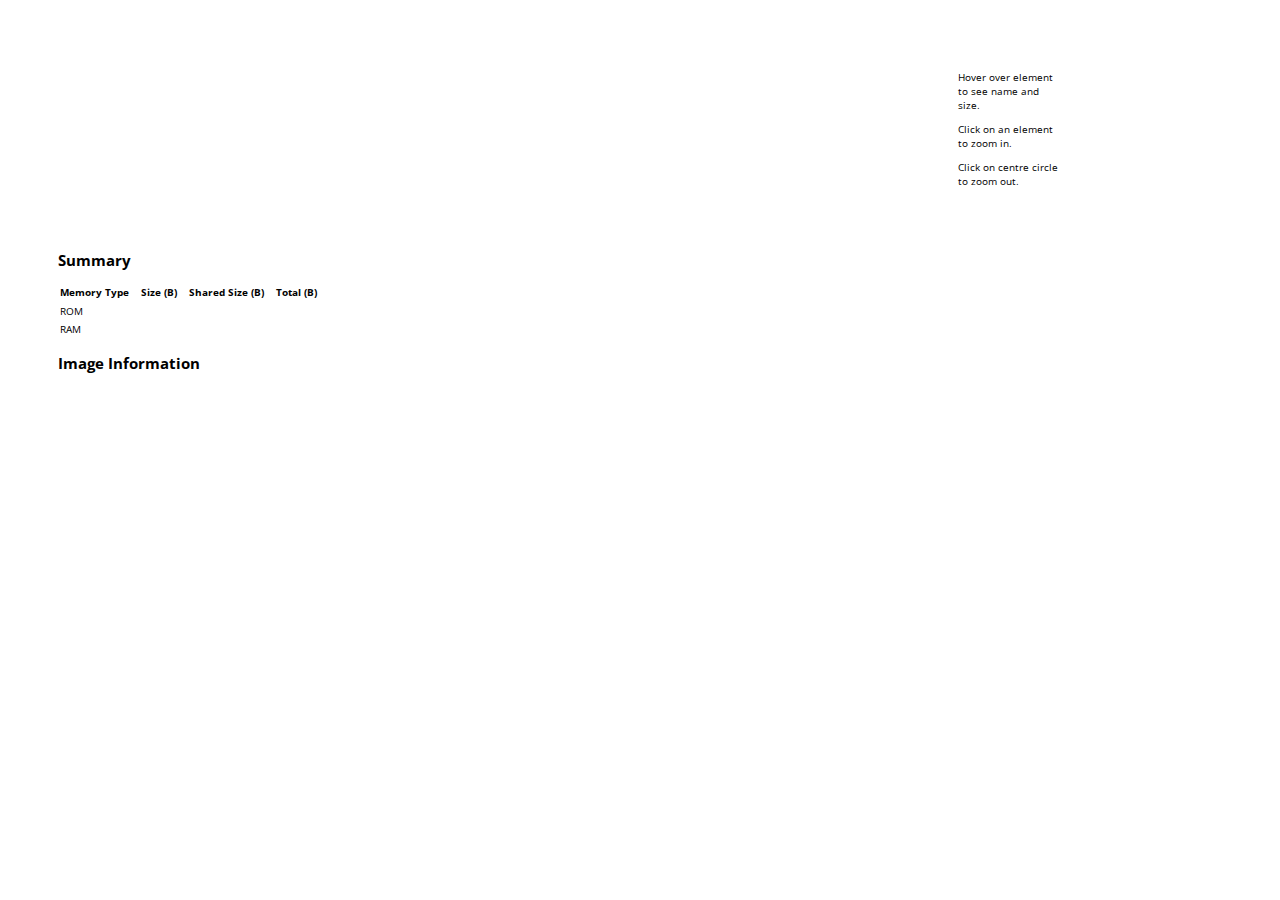
==== html/index.html @ dc270b27 "Create tool to analyse static memory usage" ====
<!DOCTYPE html>
<html>
    <head>
        <meta charset="utf-8">
        <title>Binary Size Analysis</title>
        <script src="https://d3js.org/d3.v3.min.js"></script>
        <link rel="stylesheet" type="text/css"
            href="https://fonts.googleapis.com/css?family=Open+Sans:400,600">
        <link href="https://fonts.googleapis.com/css?family=Source+Code+Pro&display=swap"
            rel="stylesheet">
        <link rel="stylesheet" type="text/css" href="sequences.css"/>
    </head>

    <body>
        <div id="main">
            <div id="sequence"></div>
            <div id="chart" class="chart">
                <div id="explanation" style="visibility: hidden;">
                    <span id="percentage"></span><br/>
                    bytes in <span id="percentage_desc"></span>
                </div>
            </div>
        </div>
        <div id="sidebar">
            <div id="legend"></div>
            <p>Hover over element to see name and size.</p>
            <p>Click on an element to zoom in.</p>
            <p>Click on centre circle to zoom out.</p>
        </div>
        <div id="summary">
            <h2>Summary</h2>
            <table id="summary-table">
                <thead>
                <tr>
                    <th>Memory Type</th>
                    <th>Size (B)</th>
                    <th>Shared Size (B)</th>
                    <th>Total (B)</th>
                </tr>
                </thead>
                <tbody>
                <tr>
                    <td>ROM</td>
                    <td id="rom" class="num">&nbsp;</td>
                    <td class="num both">&nbsp;</td>
                    <td id="totalrom" class="num">&nbsp;</td>
                </tr>
                <tr>
                    <td>RAM</td>
                    <td id="ram" class="num">&nbsp;</td>
                    <td class="num both">&nbsp;</td>
                    <td id="totalram" class="num">&nbsp;</td>
                </tr>
                </tbody>
            </table>
            <h2>Image Information</h2>
            <div id="summary-info">
                <table>
                    <tbody>
                    </tbody>
                </table>
            </div>
        </div>
        <script type="text/javascript" src="data-flare.js"></script>
        <script type="text/javascript" src="sequences.js"></script>
    </body>
</html>
---- html/sequences.css ----
body {
  font-family: 'Open Sans', sans-serif;
  font-size: 10px;
  font-weight: 400;
  background-color: #fff;
  margin-top: 10px;
}

#main {
  float: left;
  width: 750px;
}

#summary {
  float: left;
  margin-top: 40px;
  margin-left: 50px;
}

#footer {
  float: left;
  width: 750px;
}

#sidebar {
  float: left;
  width: 100px;
  margin-left: 200px;
}

#sequence {
  width: 600px;
  height: 70px;
}

#legend {
  padding: 50px 0 0 3px;
}

#sequence text, #legend text, #footer text {
  font-weight: 600;
  fill: #fff;
}

.chart {
  position: relative;
}

#chart path {
  stroke: #fff;
}

#explanation {
  position: absolute;
  left: 570px;
  width: 140px;
  text-align: center;
  color: #666;
  z-index: 99;
}

#percentage {
  font-size: 2.5em;
}

th {
  text-align: left;
}

th, td {
  padding: 0 1em 0.5ex 0;
}

th.center, td.center {
  text-align: center;
}

th.num, td.num {
  text-align: right;
}

td.property {
  text-align: right;
  font-weight: bold;
}

td.value {
  text-align: left;
  font-family: 'Source Code Pro', monospace;
}
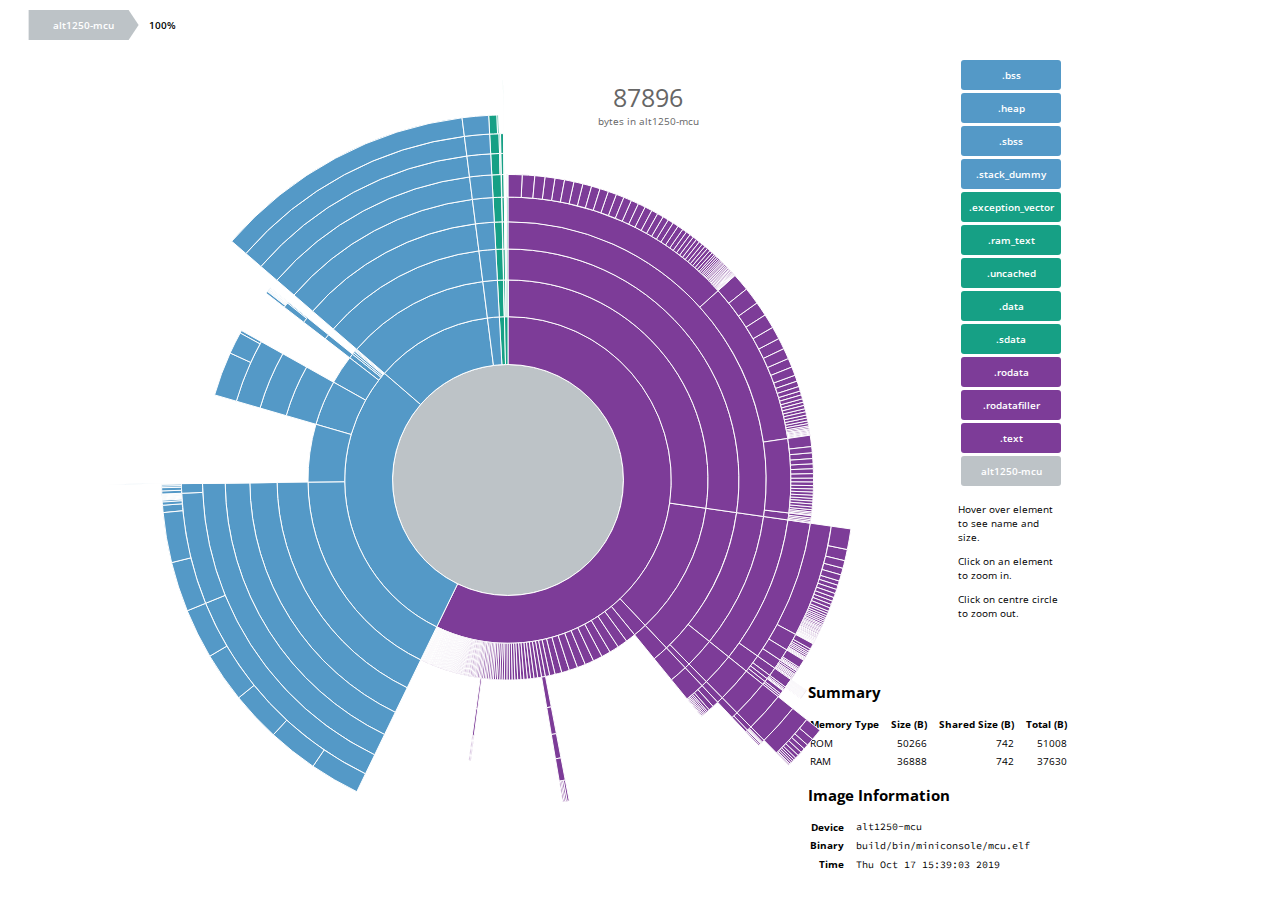
==== commit 779b7845: "Switch to local copy of d3" ====
--- a/html/index.html
+++ b/html/index.html
@@ -3,7 +3,7 @@
     <head>
         <meta charset="utf-8">
         <title>Binary Size Analysis</title>
-        <script src="https://d3js.org/d3.v3.min.js"></script>
+        <script src="d3.min.js"></script>
         <link rel="stylesheet" type="text/css"
             href="https://fonts.googleapis.com/css?family=Open+Sans:400,600">
         <link href="https://fonts.googleapis.com/css?family=Source+Code+Pro&display=swap"
